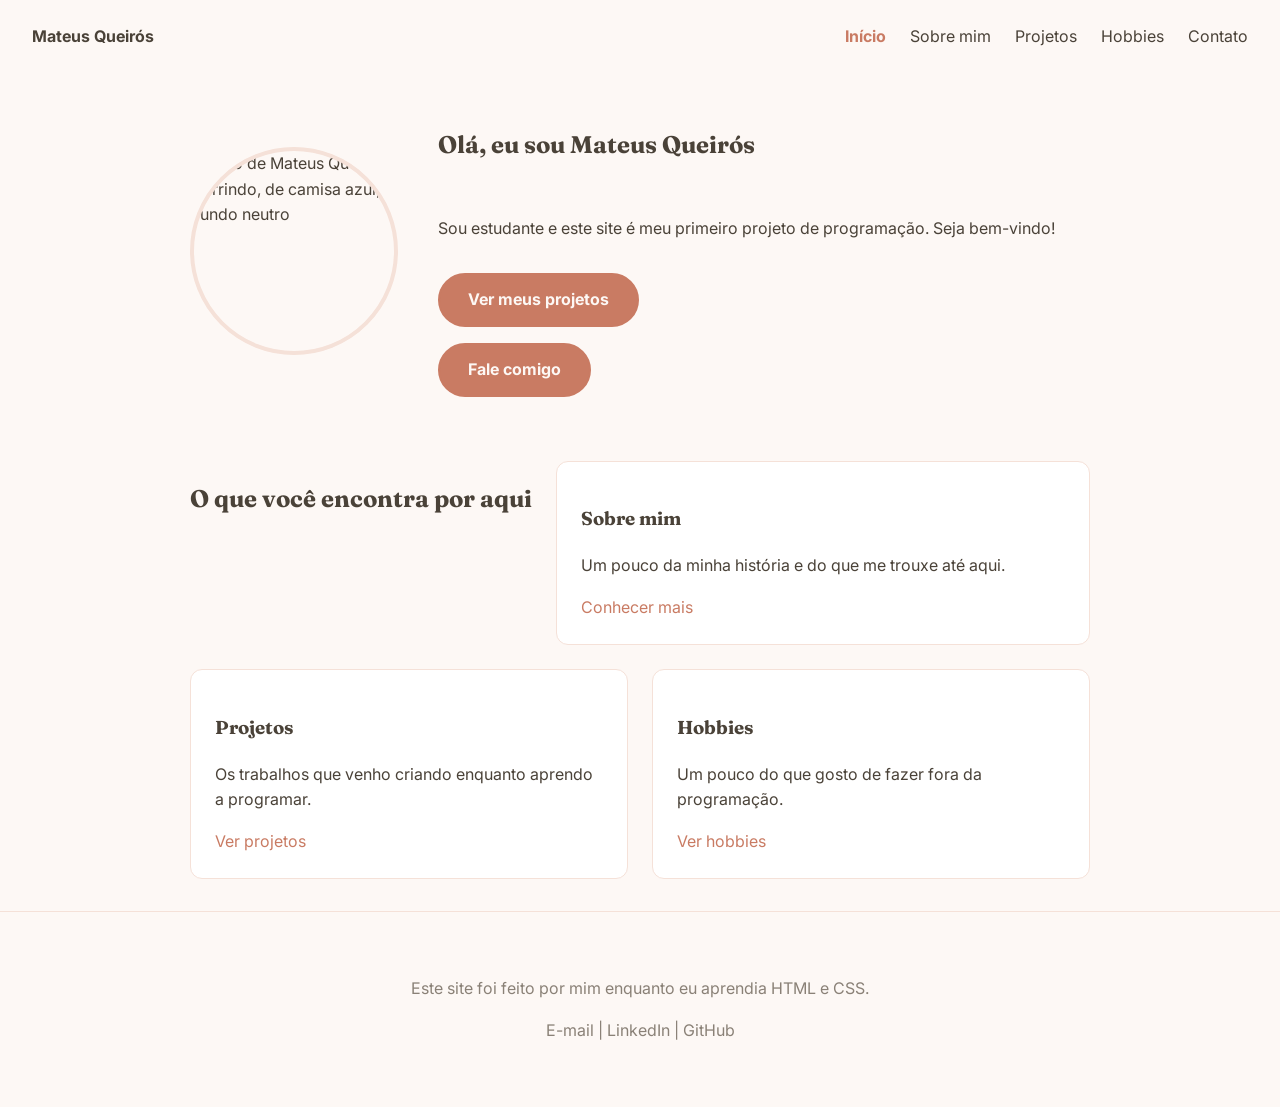
==== index.html @ fb64855b "Site inicial do curso — Dia 2 (índice, sobre mim, projetos) Co-Authored-By: Claude Sonnet 5 <noreply" ====
<!doctype html>
<html lang="pt-BR">
  <head>
    <meta charset="UTF-8" />
    <meta name="viewport" content="width=device-width, initial-scale=1.0" />
    <title>Mateus Queirós — Início</title>
    <link
      href="https://fonts.googleapis.com/css2?family=Fraunces:wght@400;600;700&family=Inter:wght@400;500&display=swap"
      rel="stylesheet"
    />
    <link rel="stylesheet" href="style.css" />
  </head>
  <body>
    <header class="cabecalho">
      <a href="index.html" class="logo">Mateus Queirós</a>
      <nav class="menu">
        <a href="index.html" class="ativo" aria-current="page">Início</a>
        <a href="sobre-mim.html">Sobre mim</a>
        <a href="projetos.html">Projetos</a>
        <a href="hobbies.html">Hobbies</a>
        <a href="contato.html">Contato</a>
      </nav>
    </header>

    <section class="apresentacao">
      <img
        src="https://placehold.co/300x300"
        alt="Foto de Mateus Queirós sorrindo, de camisa azul, fundo neutro"
      />
      <div class="texto-apresentacao">
        <h1>Olá, eu sou Mateus Queirós</h1>
        <p>
          Sou estudante e este site é meu primeiro projeto de programação. Seja
          bem-vindo!
        </p>
        <a href="projetos.html" class="botao">Ver meus projetos</a>
        <a href="contato.html" class="botao">Fale comigo</a>
      </div>
    </section>

    <section class="destaques">
      <h2>O que você encontra por aqui</h2>

      <div class="bloco">
        <h3>Sobre mim</h3>
        <p>Um pouco da minha história e do que me trouxe até aqui.</p>
        <a href="sobre-mim.html">Conhecer mais</a>
      </div>

      <div class="bloco">
        <h3>Projetos</h3>
        <p>Os trabalhos que venho criando enquanto aprendo a programar.</p>
        <a href="projetos.html">Ver projetos</a>
      </div>

      <div class="bloco">
        <h3>Hobbies</h3>
        <p>Um pouco do que gosto de fazer fora da programação.</p>
        <a href="hobbies.html">Ver hobbies</a>
      </div>
    </section>

    <footer>
      <p>Este site foi feito por mim enquanto eu aprendia HTML e CSS.</p>
      <p>
        <a href="mailto:mateus@exemplo.com">E-mail</a> |
        <a href="#">LinkedIn</a> |
        <a href="#">GitHub</a>
      </p>
    </footer>
  </body>
</html>
---- style.css ----
:root {
  --cor-fundo: #FDF8F5;
  --cor-texto: #4A4238;
  --cor-destaque: #C97B63;
  --cor-destaque-clara: #F5E1D8;
}

body {
  margin: 0;
  padding: 0;
  background-color: var(--cor-fundo);
  color: var(--cor-texto);
  font-family: 'Inter', sans-serif;
  line-height: 1.6;
}

h1,
h2,
h3 {
  font-family: 'Fraunces', serif;
}

a {
  color: var(--cor-destaque);
  text-decoration: none;
}

img {
  max-width: 100%;
  height: auto;
}

.cabecalho {
  display: flex;
  justify-content: space-between;
  align-items: center;
  padding: 1.5rem 2rem;
}

.logo {
  color: var(--cor-texto);
  text-decoration: none;
  font-weight: bold;
}

.menu {
  display: flex;
  gap: 1.5rem;
}

.menu a {
  color: var(--cor-texto);
  text-decoration: none;
}

.menu a.ativo {
  color: var(--cor-destaque);
  font-weight: bold;
}

.apresentacao {
  display: flex;
  align-items: center;
  gap: 2.5rem;
  max-width: 900px;
  margin: 0 auto;
  padding: 2rem;
}

.apresentacao img {
  width: 200px;
  height: 200px;
  object-fit: cover;
  border-radius: 50%;
  border: 4px solid var(--cor-destaque-clara);
  flex-shrink: 0;
}

.texto-apresentacao {
  display: flex;
  flex-direction: column;
  gap: 1rem;
}

.botao {
  display: inline-block;
  width: fit-content;
  padding: 0.75rem 1.75rem;
  border-radius: 999px;
  border: 2px solid var(--cor-destaque);
  background-color: var(--cor-destaque);
  color: var(--cor-fundo);
  text-decoration: none;
  font-weight: bold;
  transition: filter 0.2s ease;
}

.botao-vazado {
  background-color: transparent;
  color: var(--cor-destaque);
}

.botao:hover {
  filter: brightness(0.9);
}

.destaques {
  display: flex;
  flex-wrap: wrap;
  gap: 1.5rem;
  max-width: 900px;
  margin: 0 auto;
  padding: 2rem;
}

.bloco {
  flex: 1 1 250px;
  background-color: #fff;
  border: 1px solid var(--cor-destaque-clara);
  border-radius: 12px;
  padding: 1.5rem;
}

.conteudo ul {
  list-style: none;
  margin: 0;
  padding: 0;
  display: flex;
  flex-wrap: wrap;
  gap: 0.75rem;
}

.conteudo ul li {
  background-color: var(--cor-destaque-clara);
  color: var(--cor-texto);
  padding: 0.4rem 1rem;
  border-radius: 999px;
}

footer {
  text-align: center;
  color: #8a8177;
  border-top: 1px solid var(--cor-destaque-clara);
  padding: 3rem 1rem;
}

footer a {
  color: inherit;
  text-decoration: none;
}

footer a:hover {
  text-decoration: underline;
}

/* Topo da página de Projetos */
.topo {
  text-align: center;
  padding: 2rem 1rem;
}

.topo h1 {
  margin-bottom: 0.5rem;
}

.topo p {
  max-width: 600px;
  margin: 0 auto;
  color: #555;
}

/* Lista de projetos (cartões .bloco) */
.lista-projetos {
  display: flex;
  flex-wrap: wrap;
  gap: 1.5rem;
  justify-content: center;
  padding: 1rem;
}

.lista-projetos .bloco {
  flex: 1 1 280px;
  max-width: 320px;
}

.lista-projetos .bloco ul {
  margin: 0.5rem 0;
  padding-left: 1.2rem;
}

.lista-projetos .bloco a {
  display: inline-block;
  margin-top: 0.5rem;
  font-weight: bold;
}

/* Seção "O que vem depois" */
.proximos-passos {
  text-align: center;
  padding: 2rem 1rem;
  margin-top: 1rem;
}

.proximos-passos p {
  max-width: 600px;
  margin: 0 auto;
  color: #555;
}

@media (max-width: 600px) {
  .cabecalho {
    flex-direction: column;
    gap: 1rem;
    padding: 1.5rem 1rem;
  }

  .menu {
    flex-wrap: wrap;
    justify-content: center;
    gap: 1rem;
  }

  header {
    flex-direction: column;
    gap: 1rem;
  }

  .apresentacao {
    flex-direction: column;
    text-align: center;
  }

  .atalho {
    flex-basis: 100%;
  }

  .sobre-secao,
  .conteudo,
  .atalhos,
  .apresentacao {
    padding-left: 1rem;
    padding-right: 1rem;
  }
}
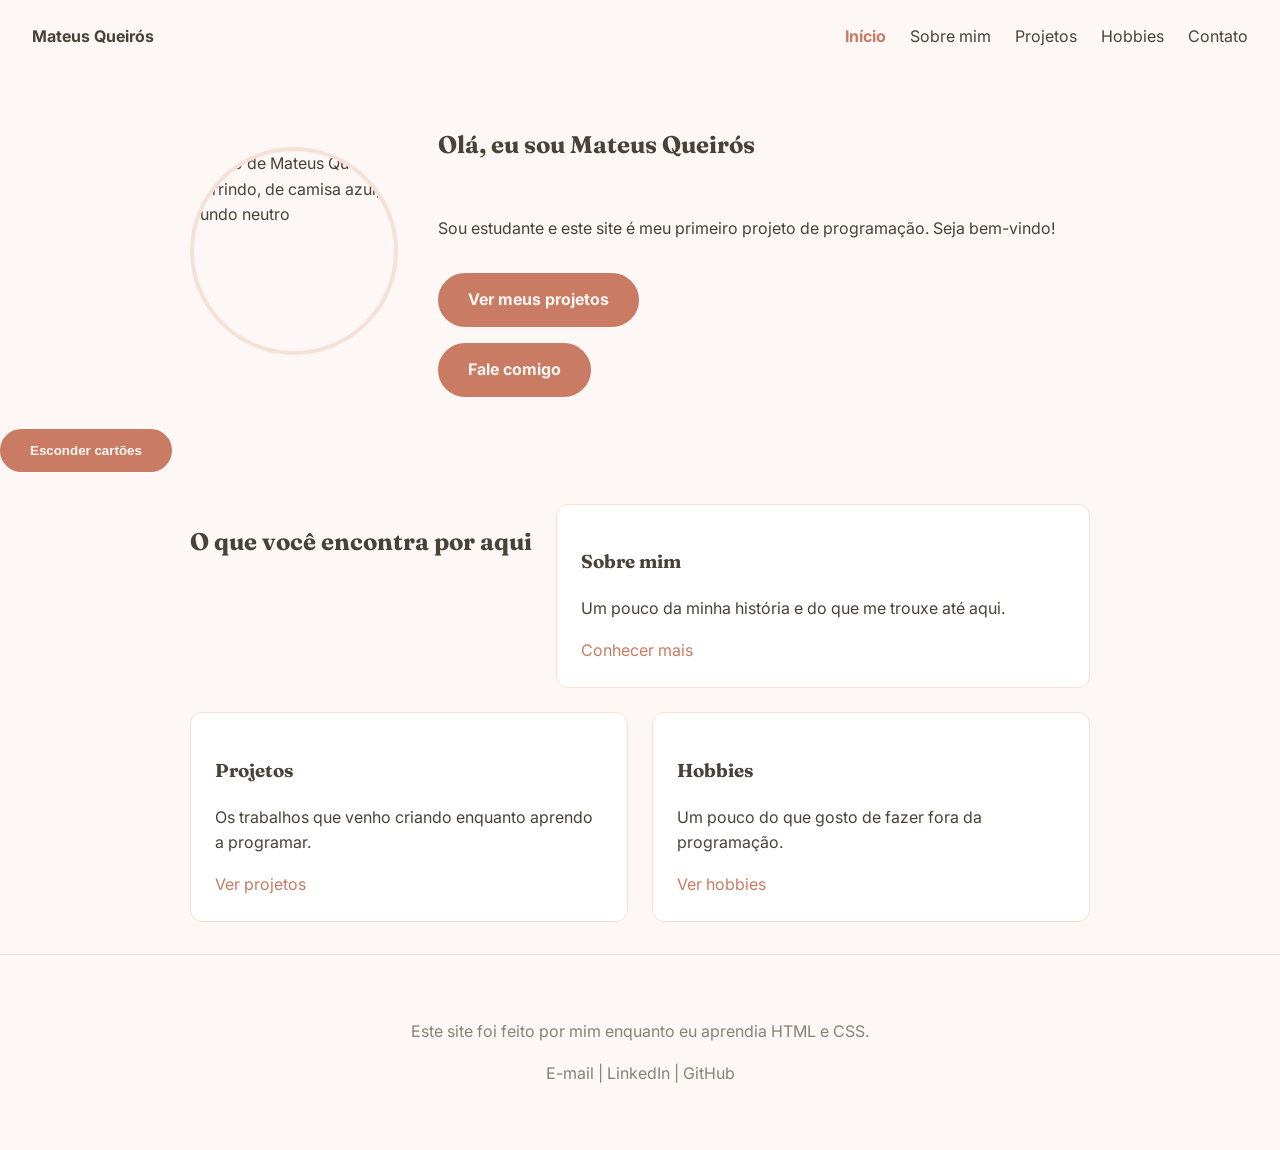
==== commit 5797cc2a: "Dia 3 - Botão página inicial" ====
--- a/index.html
+++ b/index.html
@@ -38,7 +38,9 @@
       </div>
     </section>
 
-    <section class="destaques">
+    <button class="botao" id="botao-alternar">Esconder cartões</button>
+
+    <section class="destaques" id="secao-destaques">
       <h2>O que você encontra por aqui</h2>
 
       <div class="bloco">
--- a/style.css
+++ b/style.css
@@ -207,6 +207,87 @@
   color: #555;
 }
 
+/* Formulário de contato */
+.form-contato {
+  display: flex;
+  flex-direction: column;
+  gap: 1.25rem;
+  max-width: 500px;
+}
+
+.campo {
+  display: flex;
+  flex-direction: column;
+}
+
+.campo label {
+  margin-bottom: 0.4rem;
+  font-weight: 600;
+  color: var(--cor-texto);
+}
+
+.campo input,
+.campo textarea {
+  width: 100%;
+  padding: 0.7rem 0.9rem;
+  border: 1px solid var(--cor-destaque-clara);
+  border-radius: 8px;
+  background-color: #ffffff;
+  color: var(--cor-texto);
+  font-family: inherit;
+  font-size: 1rem;
+  box-sizing: border-box;
+}
+
+.campo input:focus,
+.campo textarea:focus {
+  border-color: var(--cor-destaque);
+  outline: none;
+}
+
+.campo textarea {
+  resize: vertical;
+}
+
+.form-contato button {
+  align-self: flex-start;
+  padding: 0.7rem 1.8rem;
+  border: none;
+  border-radius: 8px;
+  background-color: var(--cor-destaque);
+  color: #ffffff;
+  font-family: inherit;
+  font-size: 1rem;
+  font-weight: 600;
+  cursor: pointer;
+}
+
+.form-contato button:hover {
+  background-color: var(--cor-texto);
+}
+
+/* Lista "Onde me achar" */
+.lista-contato {
+  list-style: none;
+  padding: 0;
+}
+
+.lista-contato li {
+  display: flex;
+  gap: 1rem;
+  padding: 0.5rem 0;
+}
+
+.lista-contato .canal {
+  width: 100px;
+  font-weight: 600;
+  color: var(--cor-texto);
+}
+
+.escondido {
+  display: none;
+}
+
 @media (max-width: 600px) {
   .cabecalho {
     flex-direction: column;
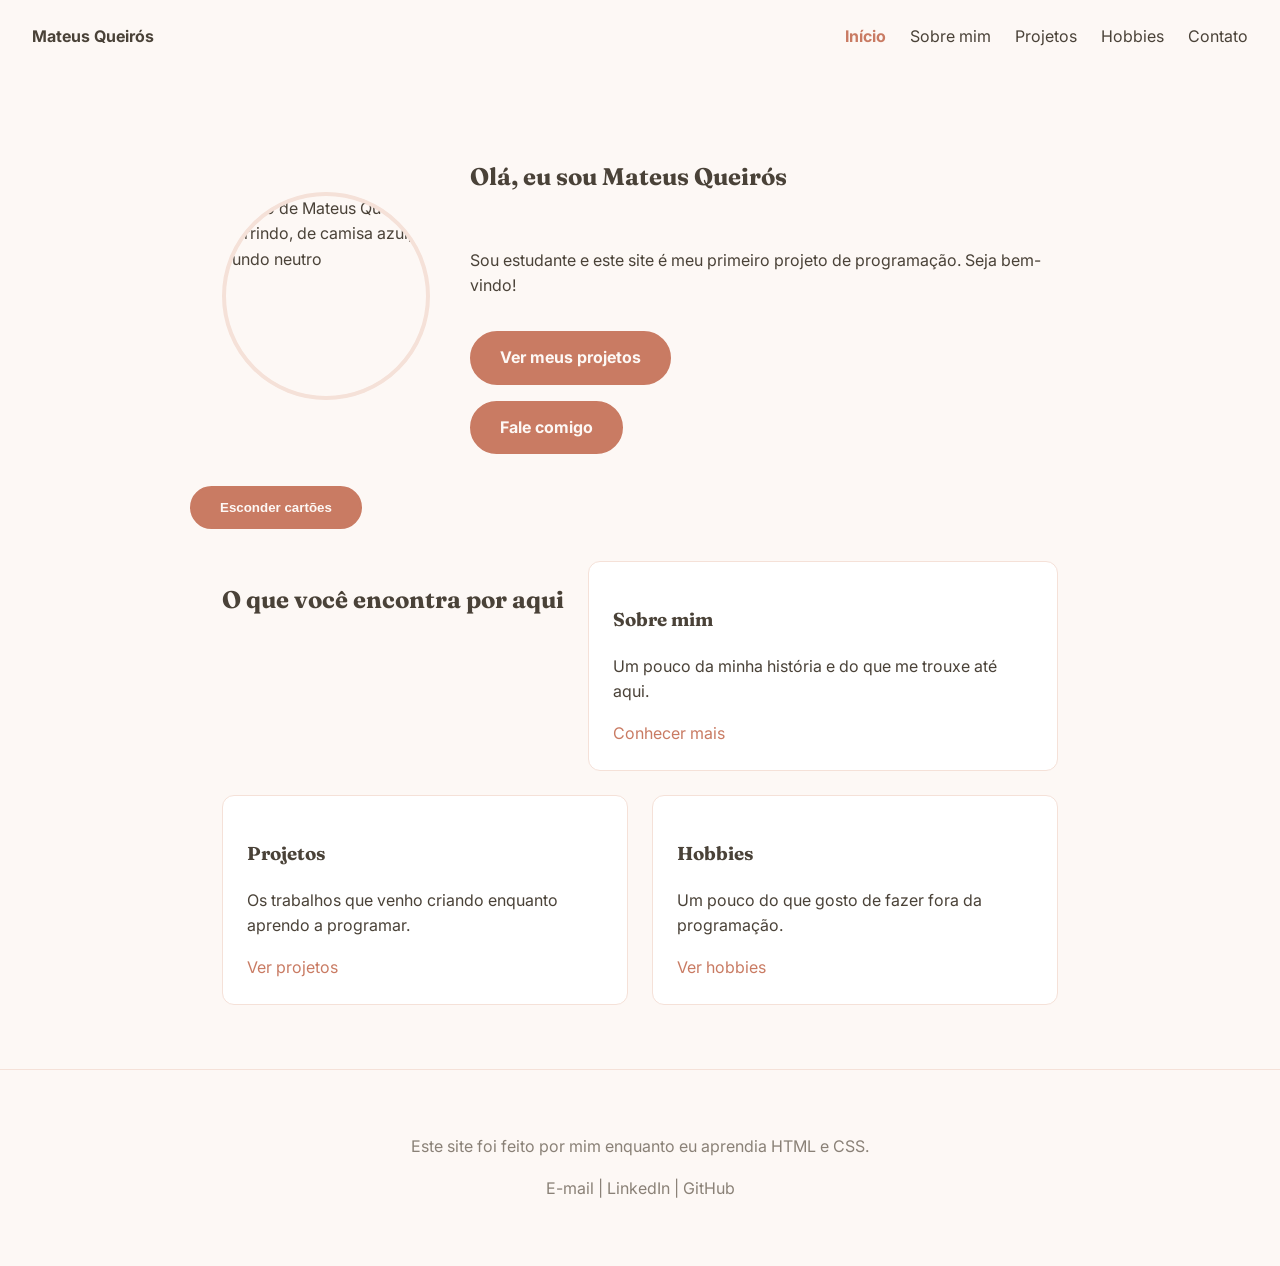
==== commit c8136e79: "Dia 3 - Final" ====
--- a/index.html
+++ b/index.html
@@ -22,45 +22,47 @@
       </nav>
     </header>
 
-    <section class="apresentacao">
-      <img
-        src="https://placehold.co/300x300"
-        alt="Foto de Mateus Queirós sorrindo, de camisa azul, fundo neutro"
-      />
-      <div class="texto-apresentacao">
-        <h1>Olá, eu sou Mateus Queirós</h1>
-        <p>
-          Sou estudante e este site é meu primeiro projeto de programação. Seja
-          bem-vindo!
-        </p>
-        <a href="projetos.html" class="botao">Ver meus projetos</a>
-        <a href="contato.html" class="botao">Fale comigo</a>
-      </div>
-    </section>
+    <main class="pagina-centralizada">
+      <section class="apresentacao">
+        <img
+          src="https://placehold.co/300x300"
+          alt="Foto de Mateus Queirós sorrindo, de camisa azul, fundo neutro"
+        />
+        <div class="texto-apresentacao">
+          <h1>Olá, eu sou Mateus Queirós</h1>
+          <p>
+            Sou estudante e este site é meu primeiro projeto de programação.
+            Seja bem-vindo!
+          </p>
+          <a href="projetos.html" class="botao">Ver meus projetos</a>
+          <a href="contato.html" class="botao">Fale comigo</a>
+        </div>
+      </section>
 
-    <button class="botao" id="botao-alternar">Esconder cartões</button>
+      <button class="botao" id="botao-alternar">Esconder cartões</button>
 
-    <section class="destaques" id="secao-destaques">
-      <h2>O que você encontra por aqui</h2>
+      <section class="destaques" id="secao-destaques">
+        <h2>O que você encontra por aqui</h2>
 
-      <div class="bloco">
-        <h3>Sobre mim</h3>
-        <p>Um pouco da minha história e do que me trouxe até aqui.</p>
-        <a href="sobre-mim.html">Conhecer mais</a>
-      </div>
+        <div class="bloco">
+          <h3>Sobre mim</h3>
+          <p>Um pouco da minha história e do que me trouxe até aqui.</p>
+          <a href="sobre-mim.html">Conhecer mais</a>
+        </div>
 
-      <div class="bloco">
-        <h3>Projetos</h3>
-        <p>Os trabalhos que venho criando enquanto aprendo a programar.</p>
-        <a href="projetos.html">Ver projetos</a>
-      </div>
+        <div class="bloco">
+          <h3>Projetos</h3>
+          <p>Os trabalhos que venho criando enquanto aprendo a programar.</p>
+          <a href="projetos.html">Ver projetos</a>
+        </div>
 
-      <div class="bloco">
-        <h3>Hobbies</h3>
-        <p>Um pouco do que gosto de fazer fora da programação.</p>
-        <a href="hobbies.html">Ver hobbies</a>
-      </div>
-    </section>
+        <div class="bloco">
+          <h3>Hobbies</h3>
+          <p>Um pouco do que gosto de fazer fora da programação.</p>
+          <a href="hobbies.html">Ver hobbies</a>
+        </div>
+      </section>
+    </main>
 
     <footer>
       <p>Este site foi feito por mim enquanto eu aprendia HTML e CSS.</p>
@@ -70,5 +72,7 @@
         <a href="#">GitHub</a>
       </p>
     </footer>
+
+    <script src="script.js"></script>
   </body>
 </html>
--- a/style.css
+++ b/style.css
@@ -288,6 +288,12 @@
   display: none;
 }
 
+.pagina-centralizada {
+  max-width: 900px;
+  margin: 0 auto;
+  padding: 2rem;
+}
+
 @media (max-width: 600px) {
   .cabecalho {
     flex-direction: column;
